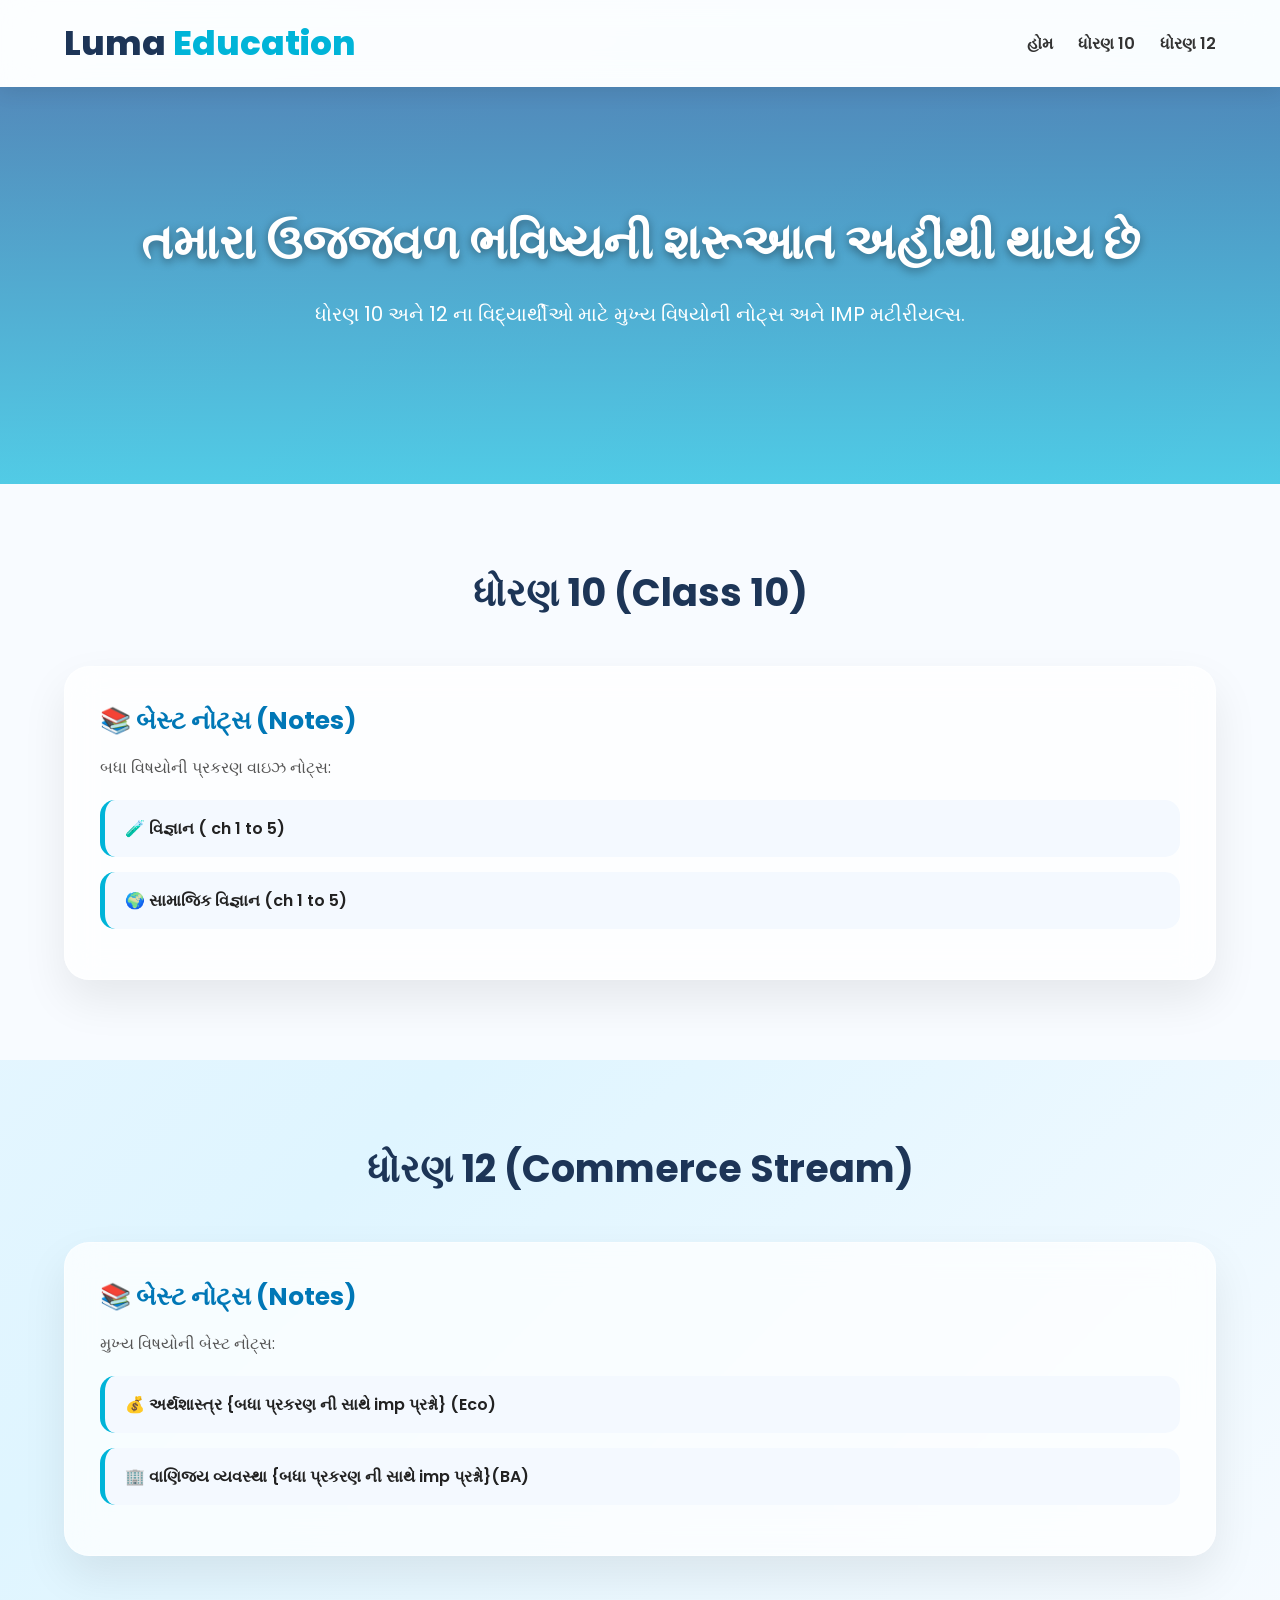
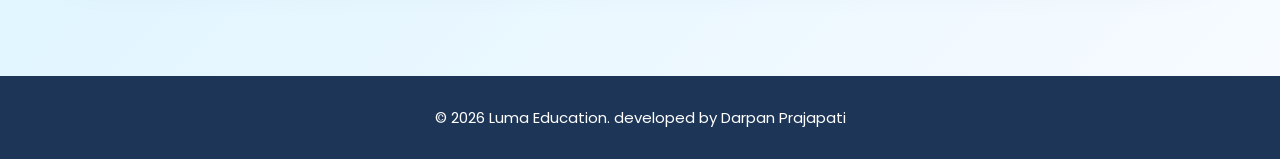
==== index.html @ f216f9dd "Add files via upload" ====
<!DOCTYPE html>
<html lang="gu">

<head>
    <meta charset="UTF-8">
    <meta name="viewport" content="width=device-width, initial-scale=1.0">
    <title>Luma Education - ધોરણ 10 અને 12 સ્ટડી મટીરીયલ</title>
    <link rel="stylesheet" href="style.css">
</head>

<body>

    <!-- Header / Navigation -->
    <header>
        <div class="container">
            <h1 class="logo">Luma <span>Education</span></h1>
            <nav>
                <ul>
                    <li><a href="#home">હોમ</a></li>
                    <li><a href="#dhoran10">ધોરણ 10</a></li>
                    <li><a href="#dhoran12">ધોરણ 12</a></li>

                </ul>
            </nav>
        </div>
    </header>

    <!-- Hero Section -->
    <section id="home" class="hero">
        <div class="container">
            <h2>તમારા ઉજ્જવળ ભવિષ્યની શરૂઆત અહીંથી થાય છે</h2>
            <p>ધોરણ 10 અને 12 ના વિદ્યાર્થીઓ માટે મુખ્ય વિષયોની નોટ્સ અને IMP મટીરીયલ્સ.</p>
        
        </div>
    </section>

    <!-- Dhoran 10 Section -->
    <section id="dhoran10" class="class-section gray-bg">
        <div class="container">
            <h2 class="section-title">ધોરણ 10 (Class 10)</h2>
            <div class="grid">

                <!-- Notes Card -->
                <div class="card">
                    <h3>📚 બેસ્ટ નોટ્સ (Notes)</h3>
                    <p>બધા વિષયોની પ્રકરણ વાઇઝ નોટ્સ:</p>
                    <ul class="subject-list">
                         <li><a href="ધોરણ 10 - વિજ્ઞાન_CH-1 TO 5.pdf"
                                onclick="downloadMaterial('ધોરણ 10 - વિજ્ઞાન_CH-1 TO 5.pdf')">🧪 વિજ્ઞાન ( ch 1 to
                                5)</a>
                        </li>
                        <li><a href="std 10 સામાજિક વિજ્ઞાન ch 1 to 5.pdf" onclick="downloadMaterial('ધોરણ 10 - સામાજિક વિજ્ઞાન ch 1 to 5 નોટ્સ')">🌍 સામાજિક
                                વિજ્ઞાન (ch 1 to 5)</a></li>
                        
                </div>

              

            </div>
        </div>
    </section>

    <!-- Dhoran 12 Section -->
    <section id="dhoran12" class="class-section">
        <div class="container">
            <h2 class="section-title">ધોરણ 12 (Commerce Stream)</h2>
            <div class="grid">

                <!-- Notes Card -->
                <div class="card">
                    <h3>📚 બેસ્ટ નોટ્સ (Notes)</h3>
                    <p>મુખ્ય વિષયોની બેસ્ટ નોટ્સ:</p>
                    <ul class="subject-list text-left">
                        
                       
                        <li><a href="STD 12 ECONOMICS NOTES BOOK.pdf" onclick="downloadMaterial('ધોરણ 12 - અર્થશાસ્ત્ર ALL CHAPTERS નોટ્સ')">💰 અર્થશાસ્ત્ર {બધા પ્રકરણ ની સાથે imp પ્રશ્નો} 
                                (Eco)</a></li>
                        <li><a href="std 12 ba notes book.pdf" onclick="downloadMaterial('ધોરણ 12 - વાણિજ્ય વ્યવસ્થા નોટ્સ')">🏢 વાણિજ્ય
                                વ્યવસ્થા {બધા પ્રકરણ ની સાથે imp પ્રશ્નો}(BA)</a></li>
                        
                    </ul>
                </div>

                

                
            </div>
        </div>
    </section>

    <!-- Footer -->
    <footer>
        <p>&copy; 2026 Luma Education.
            developed by Darpan Prajapati
        </p>
    </footer>

    <script src="script.js"></script>
</body>

</html>
---- style.css ----
/* Google Font */
@import url('https://fonts.googleapis.com/css2?family=Poppins:wght@300;400;500;600;700;800&display=swap');

*{
    margin:0;
    padding:0;
    box-sizing:border-box;
    scroll-behavior:smooth;
}

body{
    font-family:'Poppins',sans-serif;
    background:linear-gradient(135deg,#eef7ff,#dff5ff,#f8fbff);
    color:#222;
    overflow-x:hidden;
}

/* Scrollbar */

::-webkit-scrollbar{
    width:10px;
}

::-webkit-scrollbar-thumb{
    background:#00b4d8;
    border-radius:20px;
}

::-webkit-scrollbar-track{
    background:#f2f2f2;
}

/* Container */

.container{
    width:90%;
    max-width:1200px;
    margin:auto;
}

/* Header */

header{
    position:sticky;
    top:0;
    z-index:1000;
    backdrop-filter:blur(15px);
    background:rgba(255,255,255,.8);
    box-shadow:0 5px 20px rgba(0,0,0,.08);
}

header .container{
    display:flex;
    justify-content:space-between;
    align-items:center;
    padding:18px 0;
}

.logo{
    font-size:34px;
    font-weight:800;
    color:#1d3557;
}

.logo span{
    color:#00b4d8;
}

nav ul{
    list-style:none;
    display:flex;
    gap:25px;
}

nav a{
    text-decoration:none;
    color:#333;
    font-weight:600;
    transition:.3s;
    position:relative;
}

nav a::after{
    content:'';
    position:absolute;
    bottom:-5px;
    left:0;
    width:0;
    height:3px;
    background:#00b4d8;
    transition:.3s;
}

nav a:hover{
    color:#00b4d8;
}

nav a:hover::after{
    width:100%;
}

/* Hero */

.hero{
    padding:120px 20px;
    text-align:center;
    background:
    linear-gradient(rgba(0,80,150,.65),rgba(0,180,216,.65)),
    url("https://images.unsplash.com/photo-1524995997946-a1c2e315a42f?auto=format&fit=crop&w=1600&q=80");
    background-size:cover;
    background-position:center;
    color:white;
}

.hero h2{
    font-size:48px;
    margin-bottom:20px;
    text-shadow:0 3px 10px rgba(0,0,0,.4);
}

.hero p{
    font-size:20px;
    max-width:700px;
    margin:auto;
    margin-bottom:35px;
}

.btn{
    display:inline-block;
    background:#fff;
    color:#0077b6;
    padding:15px 38px;
    border-radius:50px;
    text-decoration:none;
    font-weight:700;
    transition:.35s;
    box-shadow:0 15px 40px rgba(0,0,0,.2);
}

.btn:hover{
    transform:translateY(-6px);
    background:#00b4d8;
    color:white;
}

/* Sections */

.class-section{
    padding:80px 0;
}

.gray-bg{
    background:#f8fbff;
}

.section-title{
    text-align:center;
    font-size:38px;
    margin-bottom:45px;
    color:#1d3557;
}

/* Grid */

.grid{
    display:grid;
    grid-template-columns:repeat(auto-fit,minmax(320px,1fr));
    gap:35px;
}

/* Card */

.card{
    background:rgba(255,255,255,.75);
    backdrop-filter:blur(18px);
    border-radius:25px;
    padding:35px;
    box-shadow:0 20px 45px rgba(0,0,0,.08);
    transition:.4s;
    border:1px solid rgba(255,255,255,.5);
}

.card:hover{
    transform:translateY(-12px);
    box-shadow:0 30px 60px rgba(0,180,216,.25);
}

.card h3{
    color:#0077b6;
    margin-bottom:15px;
    font-size:25px;
}

.card p{
    margin-bottom:20px;
    color:#555;
}

/* Subject List */

.subject-list{
    list-style:none;
}

.subject-list li{
    margin-bottom:15px;
}

.subject-list a{
    display:block;
    background:#f4f9ff;
    color:#222;
    text-decoration:none;
    padding:16px 20px;
    border-radius:15px;
    transition:.35s;
    font-weight:600;
    border-left:5px solid #00b4d8;
}

.subject-list a:hover{
    background:linear-gradient(135deg,#00b4d8,#0077b6);
    color:white;
    transform:translateX(10px);
}

/* Footer */

footer{
    background:#1d3557;
    color:white;
    text-align:center;
    padding:30px;
    font-size:15px;
    margin-top:40px;
}

/* Floating Animation */

.card{
    animation:upDown 4s ease-in-out infinite;
}

@keyframes upDown{

    0%{
        transform:translateY(0px);
    }

    50%{
        transform:translateY(-6px);
    }

    100%{
        transform:translateY(0px);
    }

}

/* Responsive */

@media(max-width:768px){

.hero{
    padding:90px 20px;
}

.hero h2{
    font-size:32px;
}

.hero p{
    font-size:17px;
}

header .container{
    flex-direction:column;
    gap:15px;
}

nav ul{
    gap:15px;
    flex-wrap:wrap;
    justify-content:center;
}

.section-title{
    font-size:30px;
}

.logo{
    font-size:28px;
}

.btn{
    padding:13px 30px;
}

}
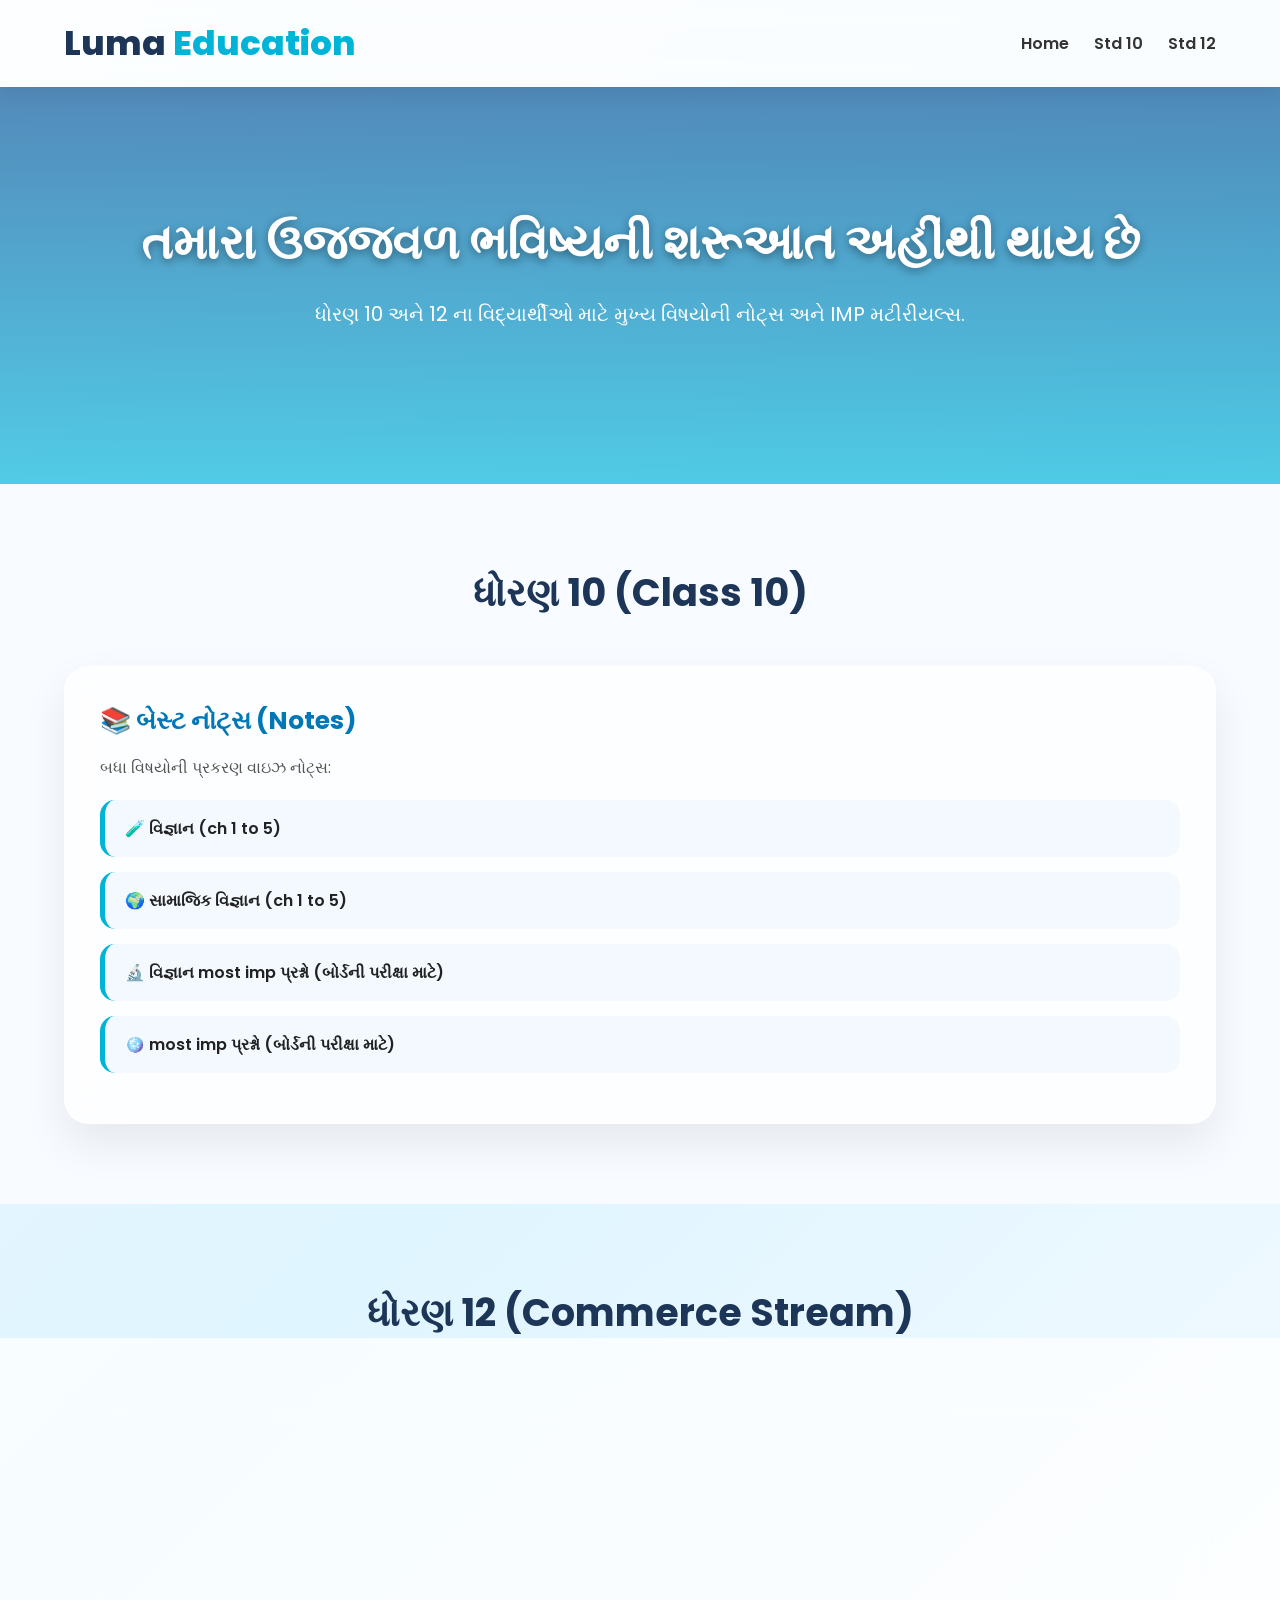
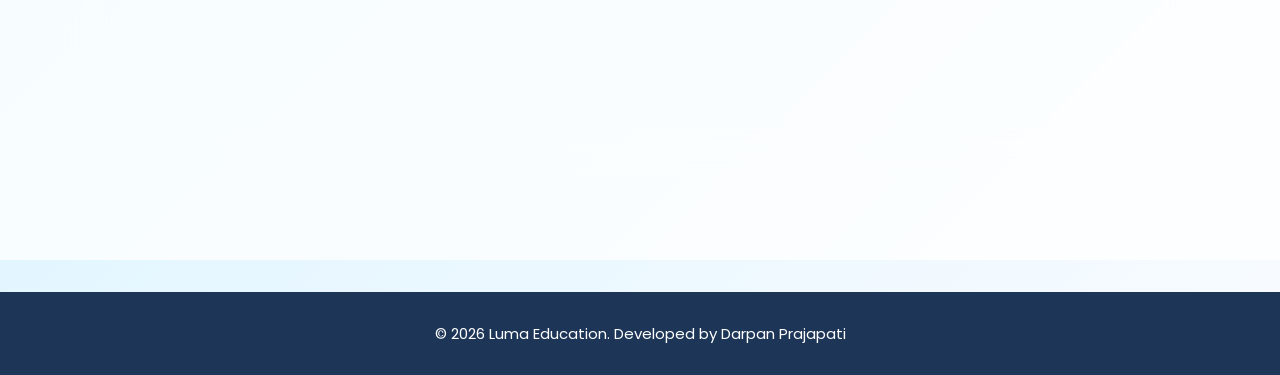
==== commit dcd40e5f: "Update index.html" ====
--- a/index.html
+++ b/index.html
@@ -4,7 +4,7 @@
 <head>
     <meta charset="UTF-8">
     <meta name="viewport" content="width=device-width, initial-scale=1.0">
-    <title>Luma Education - ધોરણ 10 અને 12 સ્ટડી મટીરીયલ</title>
+    <title>Luma Education - ધોરણ 10 અને 12 STUDY MATERIALS</title>
     <link rel="stylesheet" href="style.css">
 </head>
 
@@ -16,10 +16,9 @@
             <h1 class="logo">Luma <span>Education</span></h1>
             <nav>
                 <ul>
-                    <li><a href="#home">હોમ</a></li>
-                    <li><a href="#dhoran10">ધોરણ 10</a></li>
-                    <li><a href="#dhoran12">ધોરણ 12</a></li>
-
+                    <li><a href="#home">Home</a></li>
+                    <li><a href="#dhoran10">Std 10</a></li>
+                    <li><a href="#dhoran12">Std 12</a></li>
                 </ul>
             </nav>
         </div>
@@ -30,7 +29,6 @@
         <div class="container">
             <h2>તમારા ઉજ્જવળ ભવિષ્યની શરૂઆત અહીંથી થાય છે</h2>
             <p>ધોરણ 10 અને 12 ના વિદ્યાર્થીઓ માટે મુખ્ય વિષયોની નોટ્સ અને IMP મટીરીયલ્સ.</p>
-        
         </div>
     </section>
 
@@ -45,16 +43,22 @@
                     <h3>📚 બેસ્ટ નોટ્સ (Notes)</h3>
                     <p>બધા વિષયોની પ્રકરણ વાઇઝ નોટ્સ:</p>
                     <ul class="subject-list">
-                         <li><a href="ધોરણ 10 - વિજ્ઞાન_CH-1 TO 5.pdf"
-                                onclick="downloadMaterial('ધોરણ 10 - વિજ્ઞાન_CH-1 TO 5.pdf')">🧪 વિજ્ઞાન ( ch 1 to
-                                5)</a>
+                        <li>
+                            <a href="ધોરણ 10 - વિજ્ઞાન_CH-1 TO 5.pdf" onclick="downloadMaterial('ધોરણ 10 - વિજ્ઞાન_CH-1 TO 5.pdf')">🧪 વિજ્ઞાન (ch 1 to 5)</a>
                         </li>
-                        <li><a href="std 10 સામાજિક વિજ્ઞાન ch 1 to 5.pdf" onclick="downloadMaterial('ધોરણ 10 - સામાજિક વિજ્ઞાન ch 1 to 5 નોટ્સ')">🌍 સામાજિક
-                                વિજ્ઞાન (ch 1 to 5)</a></li>
-                        
-                </div>
-
-              
+                        <li>
+                            <a href="std 10 સામાજિક વિજ્ઞાન ch 1 to 5.pdf" onclick="downloadMaterial('ધોરણ 10 - સામાજિક વિજ્ઞાન ch 1 to 5 નોટ્સ')">🌍 સામાજિક વિજ્ઞાન (ch 1 to 5)</a>
+                        </li>
+                        <li>
+                            <!-- Fixed missing quotes in onclick below -->
+                            <a href="STD10 SCI QU.pdf" onclick="downloadMaterial('STD10 SCI QU.pdf')">🔬 વિજ્ઞાન most imp પ્રશ્નો (બોર્ડની પરીક્ષા માટે)</a>
+                        </li>
+                        <li>
+                            <!-- Fixed missing quotes in onclick below -->
+                            <a href="ધોરણ ૧૦ સમાજ પ્રશ્નો .pdf" onclick="downloadMaterial('ધોરણ ૧૦ સમાજ પ્રશ્નો .pdf')">🪩 most imp પ્રશ્નો (બોર્ડની પરીક્ષા માટે)</a>
+                        </li>
+                    </ul> <!-- Fixed: Added missing closing ul tag -->
+                </div> <!-- Fixed: Correctly closes the card div -->
 
             </div>
         </div>
@@ -69,20 +73,19 @@
                 <!-- Notes Card -->
                 <div class="card">
                     <h3>📚 બેસ્ટ નોટ્સ (Notes)</h3>
-                    <p>મુખ્ય વિષયોની બેસ્ટ નોટ્સ:</p>
+                    <p>મહત્વપૂર્ણ વિષયોની બેસ્ટ નોટ્સ:</p>
                     <ul class="subject-list text-left">
-                        
-                       
-                        <li><a href="STD 12 ECONOMICS NOTES BOOK.pdf" onclick="downloadMaterial('ધોરણ 12 - અર્થશાસ્ત્ર ALL CHAPTERS નોટ્સ')">💰 અર્થશાસ્ત્ર {બધા પ્રકરણ ની સાથે imp પ્રશ્નો} 
-                                (Eco)</a></li>
-                        <li><a href="std 12 ba notes book.pdf" onclick="downloadMaterial('ધોરણ 12 - વાણિજ્ય વ્યવસ્થા નોટ્સ')">🏢 વાણિજ્ય
-                                વ્યવસ્થા {બધા પ્રકરણ ની સાથે imp પ્રશ્નો}(BA)</a></li>
-                        
+                        <li>
+                            <a href="STD 12 ECONOMICS NOTES BOOK.pdf" onclick="downloadMaterial('ધોરણ 12 - અર્થશાસ્ત્ર ALL CHAPTERS નોટ્સ')">💰 અર્થશાસ્ત્ર {બધા પ્રકરણ ની સાથે imp પ્રશ્નો} (Eco)</a>
+                        </li>
+                        <li>
+                            <a href="std 12 ba notes book.pdf" onclick="downloadMaterial('ધોરણ 12 - વાણિજ્ય વ્યવસ્થા નોટ્સ')">🏢 વાણિજ્ય વ્યવસ્થા {બધા પ્રકરણ ની સાથે imp પ્રશ્નો}(BA)</a>
+                        </li>
+                        <li>
+                            <a href="std 12 અર્થશાસ્ત્ર imp પ્રશ્નો.pdf" onclick="downloadMaterial('std 12 eco imp qutions')">💰 અર્થશાસ્ત્ર most imp પ્રશ્નો (બોર્ડ ની પરીક્ષા માટે)</a>
+                        </li>
                     </ul>
                 </div>
-
-                
-
                 
             </div>
         </div>
@@ -90,12 +93,10 @@
 
     <!-- Footer -->
     <footer>
-        <p>&copy; 2026 Luma Education.
-            developed by Darpan Prajapati
-        </p>
+        <p>&copy; 2026 Luma Education. Developed by Darpan Prajapati</p>
     </footer>
 
     <script src="script.js"></script>
 </body>
 
-</html>+</html>
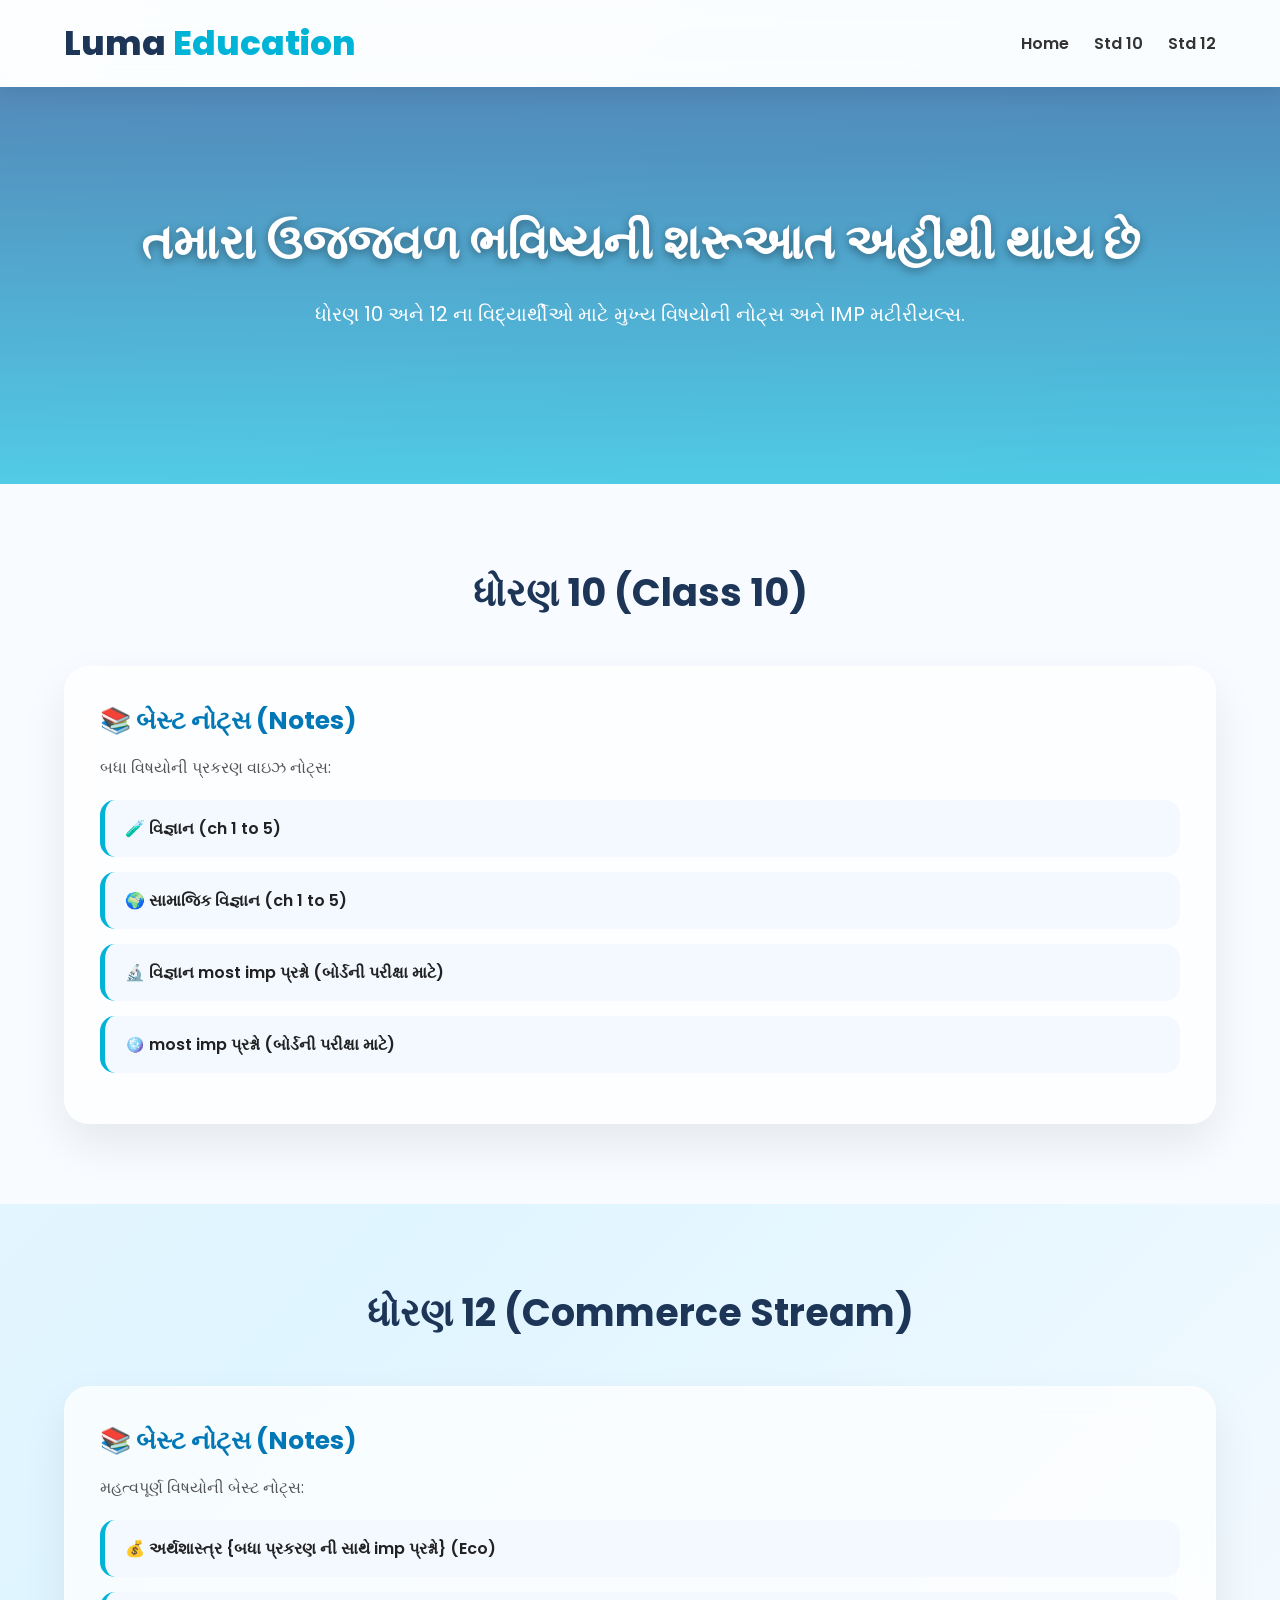
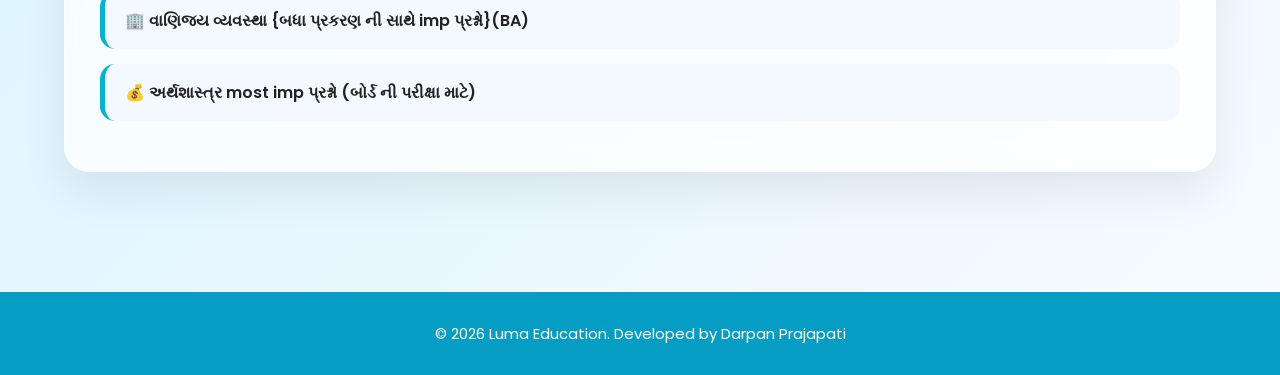
==== commit d38e63da: "Update index.html" ====
--- a/index.html
+++ b/index.html
@@ -6,6 +6,8 @@
     <meta name="viewport" content="width=device-width, initial-scale=1.0">
     <title>Luma Education - ધોરણ 10 અને 12 STUDY MATERIALS</title>
     <link rel="stylesheet" href="style.css">
+    <script async src="https://pagead2.googlesyndication.com/pagead/js/adsbygoogle.js?client=ca-pub-6254055763784505"
+     crossorigin="anonymous"></script>
 </head>
 
 <body>
--- a/style.css
+++ b/style.css
@@ -227,7 +227,7 @@
 /* Footer */
 
 footer{
-    background:#1d3557;
+    background:#059dc3;
     color:white;
     text-align:center;
     padding:30px;
@@ -296,4 +296,4 @@
     padding:13px 30px;
 }
 
-}+}
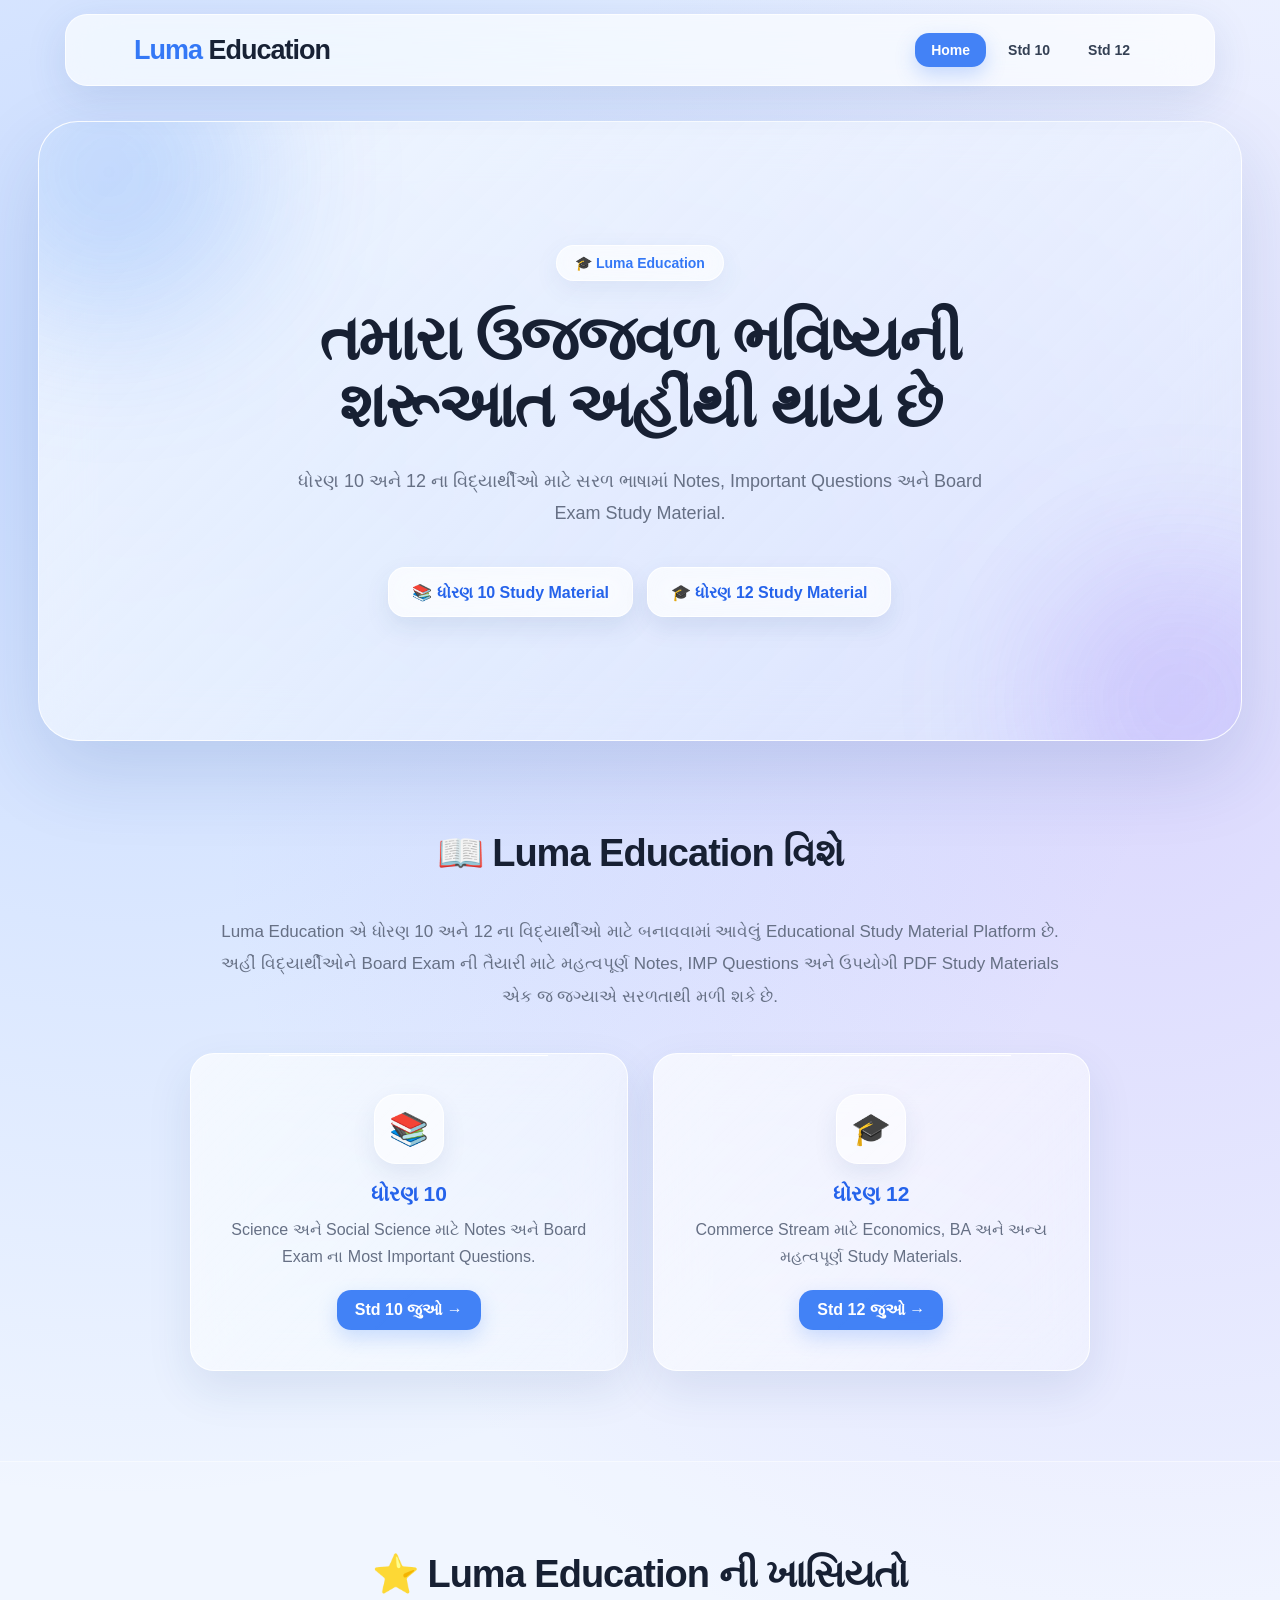
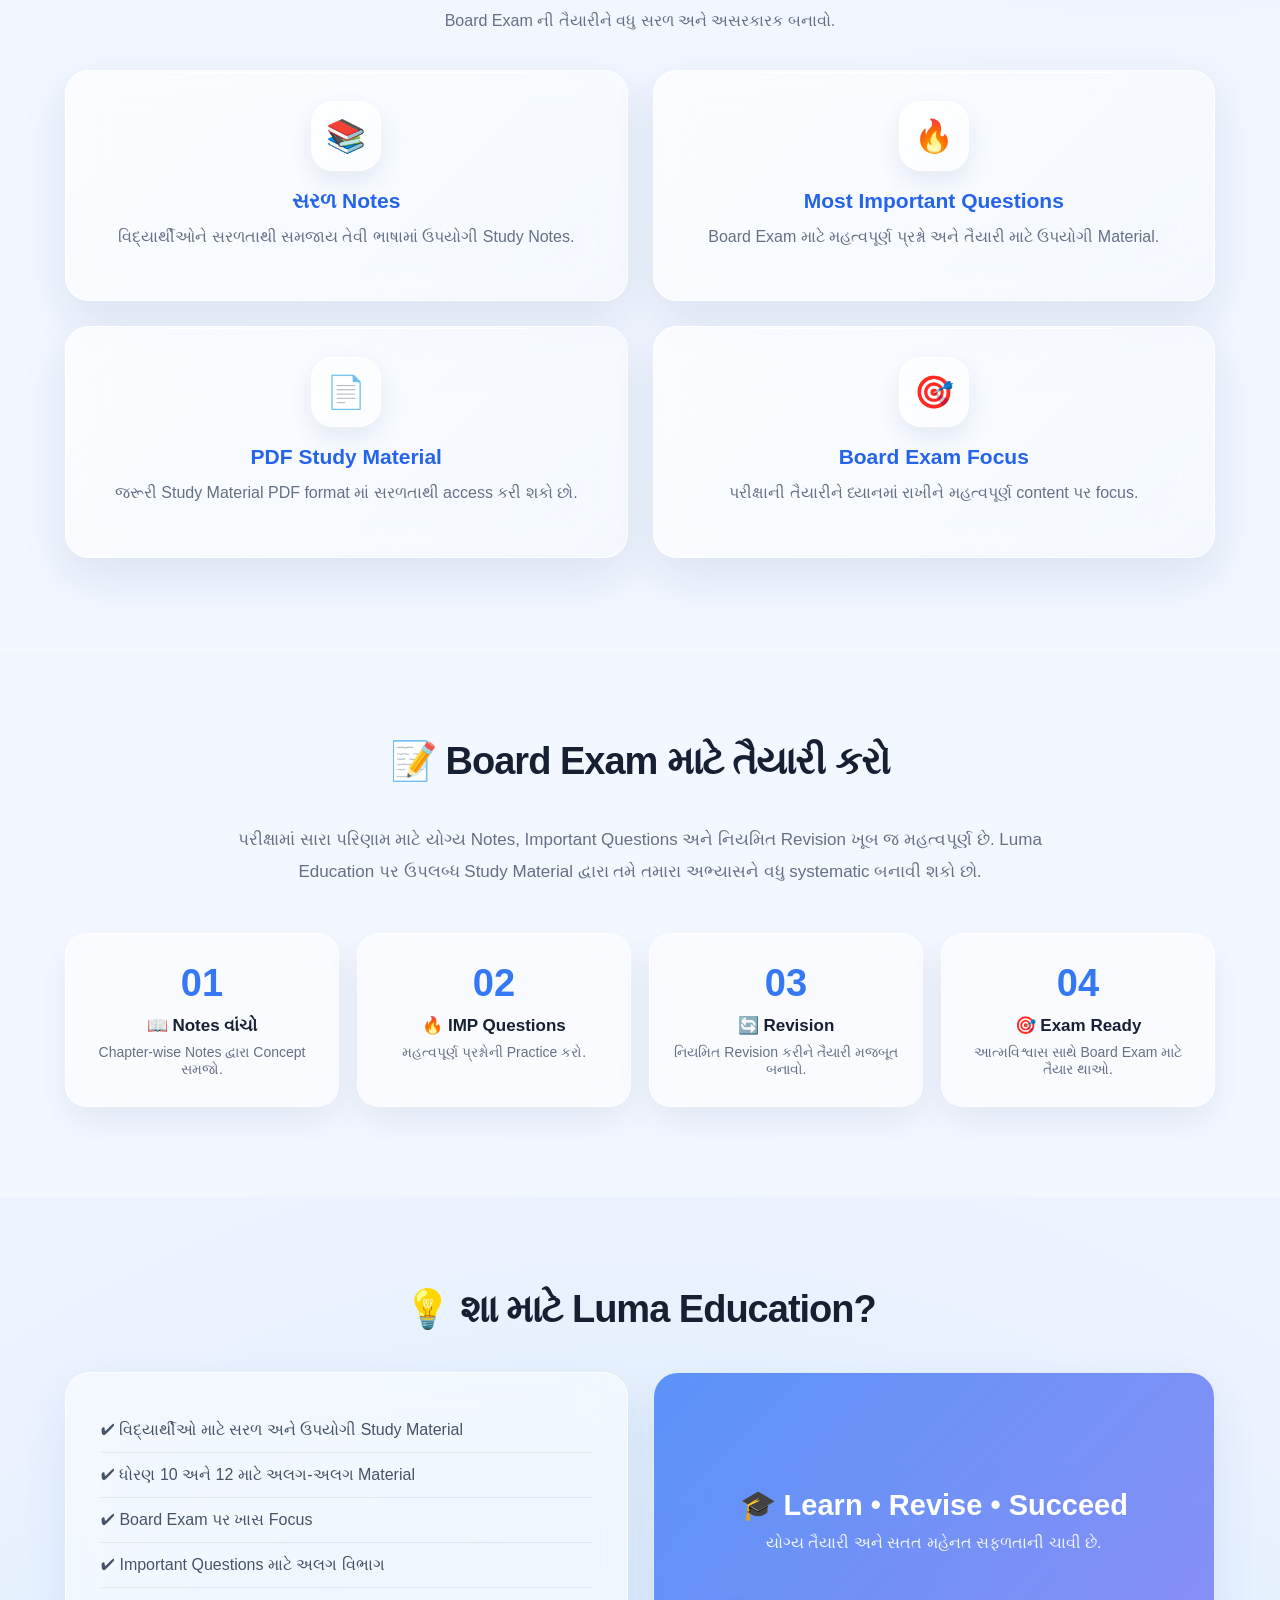
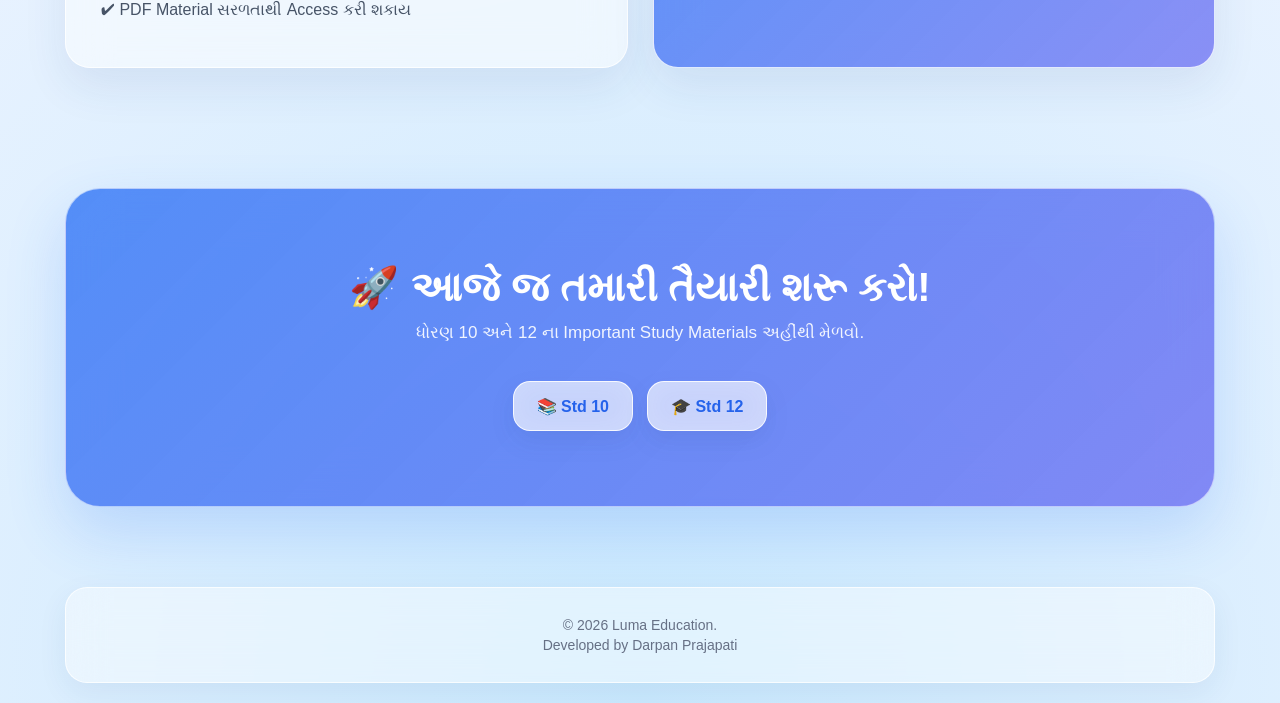
==== commit 86e9b23b: "Update index.html" ====
--- a/index.html
+++ b/index.html
@@ -1,104 +1,503 @@
+
 <!DOCTYPE html>
 <html lang="gu">
 
 <head>
     <meta charset="UTF-8">
     <meta name="viewport" content="width=device-width, initial-scale=1.0">
-    <title>Luma Education - ધોરણ 10 અને 12 STUDY MATERIALS</title>
+
+    <title>Luma Education - ધોરણ 10 અને 12 Study Materials</title>
+
     <link rel="stylesheet" href="style.css">
-    <script async src="https://pagead2.googlesyndication.com/pagead/js/adsbygoogle.js?client=ca-pub-6254055763784505"
-     crossorigin="anonymous"></script>
 </head>
 
 <body>
 
-    <!-- Header / Navigation -->
-    <header>
-        <div class="container">
-            <h1 class="logo">Luma <span>Education</span></h1>
-            <nav>
-                <ul>
-                    <li><a href="#home">Home</a></li>
-                    <li><a href="#dhoran10">Std 10</a></li>
-                    <li><a href="#dhoran12">Std 12</a></li>
-                </ul>
-            </nav>
+
+<!-- ================= HEADER ================= -->
+
+<header>
+
+    <div class="container header-container">
+
+        <h1 class="logo">
+            Luma <span>Education</span>
+        </h1>
+
+        <nav>
+            <ul>
+
+                <li>
+                    <a href="index.html" class="active">
+                        Home
+                    </a>
+                </li>
+
+                <li>
+                    <a href="std10.html">
+                        Std 10
+                    </a>
+                </li>
+
+                <li>
+                    <a href="std12.html">
+                        Std 12
+                    </a>
+                </li>
+
+            </ul>
+        </nav>
+
+    </div>
+
+</header>
+
+
+
+<!-- ================= HERO ================= -->
+
+<section class="hero">
+
+    <div class="container">
+
+        <span class="hero-badge">
+            🎓 Luma Education
+        </span>
+
+        <h2>
+            તમારા ઉજ્જવળ ભવિષ્યની શરૂઆત અહીંથી થાય છે
+        </h2>
+
+        <p>
+            ધોરણ 10 અને 12 ના વિદ્યાર્થીઓ માટે
+            સરળ ભાષામાં Notes, Important Questions
+            અને Board Exam Study Material.
+        </p>
+
+
+        <div class="hero-buttons">
+
+            <a href="std10.html" class="btn">
+                📚 ધોરણ 10 Study Material
+            </a>
+
+            <a href="std12.html" class="btn">
+                🎓 ધોરણ 12 Study Material
+            </a>
+
         </div>
-    </header>
-
-    <!-- Hero Section -->
-    <section id="home" class="hero">
-        <div class="container">
-            <h2>તમારા ઉજ્જવળ ભવિષ્યની શરૂઆત અહીંથી થાય છે</h2>
-            <p>ધોરણ 10 અને 12 ના વિદ્યાર્થીઓ માટે મુખ્ય વિષયોની નોટ્સ અને IMP મટીરીયલ્સ.</p>
+
+    </div>
+
+</section>
+
+
+
+<!-- ================= ABOUT ================= -->
+
+<section class="welcome">
+
+    <div class="container">
+
+        <h2 class="section-title">
+            📖 Luma Education વિશે
+        </h2>
+
+        <p class="about-text">
+
+            Luma Education એ ધોરણ 10 અને 12 ના
+            વિદ્યાર્થીઓ માટે બનાવવામાં આવેલું
+            Educational Study Material Platform છે.
+
+            અહીં વિદ્યાર્થીઓને Board Exam ની તૈયારી માટે
+            મહત્વપૂર્ણ Notes, IMP Questions અને
+            ઉપયોગી PDF Study Materials એક જ જગ્યાએ
+            સરળતાથી મળી શકે છે.
+
+        </p>
+
+
+        <div class="home-grid">
+
+
+            <div class="home-card">
+
+                <div class="feature-icon">
+                    📚
+                </div>
+
+                <h3>
+                    ધોરણ 10
+                </h3>
+
+                <p>
+                    Science અને Social Science માટે
+                    Notes અને Board Exam ના
+                    Most Important Questions.
+                </p>
+
+                <a href="std10.html" class="card-btn">
+                    Std 10 જુઓ →
+                </a>
+
+            </div>
+
+
+
+            <div class="home-card">
+
+                <div class="feature-icon">
+                    🎓
+                </div>
+
+                <h3>
+                    ધોરણ 12
+                </h3>
+
+                <p>
+                    Commerce Stream માટે Economics,
+                    BA અને અન્ય મહત્વપૂર્ણ
+                    Study Materials.
+                </p>
+
+                <a href="std12.html" class="card-btn">
+                    Std 12 જુઓ →
+                </a>
+
+            </div>
+
+
         </div>
-    </section>
-
-    <!-- Dhoran 10 Section -->
-    <section id="dhoran10" class="class-section gray-bg">
-        <div class="container">
-            <h2 class="section-title">ધોરણ 10 (Class 10)</h2>
-            <div class="grid">
-
-                <!-- Notes Card -->
-                <div class="card">
-                    <h3>📚 બેસ્ટ નોટ્સ (Notes)</h3>
-                    <p>બધા વિષયોની પ્રકરણ વાઇઝ નોટ્સ:</p>
-                    <ul class="subject-list">
-                        <li>
-                            <a href="ધોરણ 10 - વિજ્ઞાન_CH-1 TO 5.pdf" onclick="downloadMaterial('ધોરણ 10 - વિજ્ઞાન_CH-1 TO 5.pdf')">🧪 વિજ્ઞાન (ch 1 to 5)</a>
-                        </li>
-                        <li>
-                            <a href="std 10 સામાજિક વિજ્ઞાન ch 1 to 5.pdf" onclick="downloadMaterial('ધોરણ 10 - સામાજિક વિજ્ઞાન ch 1 to 5 નોટ્સ')">🌍 સામાજિક વિજ્ઞાન (ch 1 to 5)</a>
-                        </li>
-                        <li>
-                            <!-- Fixed missing quotes in onclick below -->
-                            <a href="STD10 SCI QU.pdf" onclick="downloadMaterial('STD10 SCI QU.pdf')">🔬 વિજ્ઞાન most imp પ્રશ્નો (બોર્ડની પરીક્ષા માટે)</a>
-                        </li>
-                        <li>
-                            <!-- Fixed missing quotes in onclick below -->
-                            <a href="ધોરણ ૧૦ સમાજ પ્રશ્નો .pdf" onclick="downloadMaterial('ધોરણ ૧૦ સમાજ પ્રશ્નો .pdf')">🪩 most imp પ્રશ્નો (બોર્ડની પરીક્ષા માટે)</a>
-                        </li>
-                    </ul> <!-- Fixed: Added missing closing ul tag -->
-                </div> <!-- Fixed: Correctly closes the card div -->
-
-            </div>
+
+    </div>
+
+</section>
+
+
+
+<!-- ================= FEATURES ================= -->
+
+<section class="features-section">
+
+    <div class="container">
+
+        <h2 class="section-title">
+            ⭐ Luma Education ની ખાસિયતો
+        </h2>
+
+        <p class="section-subtitle">
+            Board Exam ની તૈયારીને વધુ સરળ અને અસરકારક બનાવો.
+        </p>
+
+
+        <div class="grid">
+
+
+            <div class="card feature-card">
+
+                <div class="feature-icon">
+                    📚
+                </div>
+
+                <h3>
+                    સરળ Notes
+                </h3>
+
+                <p>
+                    વિદ્યાર્થીઓને સરળતાથી સમજાય તેવી
+                    ભાષામાં ઉપયોગી Study Notes.
+                </p>
+
+            </div>
+
+
+
+            <div class="card feature-card">
+
+                <div class="feature-icon">
+                    🔥
+                </div>
+
+                <h3>
+                    Most Important Questions
+                </h3>
+
+                <p>
+                    Board Exam માટે મહત્વપૂર્ણ
+                    પ્રશ્નો અને તૈયારી માટે ઉપયોગી Material.
+                </p>
+
+            </div>
+
+
+
+            <div class="card feature-card">
+
+                <div class="feature-icon">
+                    📄
+                </div>
+
+                <h3>
+                    PDF Study Material
+                </h3>
+
+                <p>
+                    જરૂરી Study Material PDF format માં
+                    સરળતાથી access કરી શકો છો.
+                </p>
+
+            </div>
+
+
+
+            <div class="card feature-card">
+
+                <div class="feature-icon">
+                    🎯
+                </div>
+
+                <h3>
+                    Board Exam Focus
+                </h3>
+
+                <p>
+                    પરીક્ષાની તૈયારીને ધ્યાનમાં રાખીને
+                    મહત્વપૂર્ણ content પર focus.
+                </p>
+
+            </div>
+
+
         </div>
-    </section>
-
-    <!-- Dhoran 12 Section -->
-    <section id="dhoran12" class="class-section">
-        <div class="container">
-            <h2 class="section-title">ધોરણ 12 (Commerce Stream)</h2>
-            <div class="grid">
-
-                <!-- Notes Card -->
-                <div class="card">
-                    <h3>📚 બેસ્ટ નોટ્સ (Notes)</h3>
-                    <p>મહત્વપૂર્ણ વિષયોની બેસ્ટ નોટ્સ:</p>
-                    <ul class="subject-list text-left">
-                        <li>
-                            <a href="STD 12 ECONOMICS NOTES BOOK.pdf" onclick="downloadMaterial('ધોરણ 12 - અર્થશાસ્ત્ર ALL CHAPTERS નોટ્સ')">💰 અર્થશાસ્ત્ર {બધા પ્રકરણ ની સાથે imp પ્રશ્નો} (Eco)</a>
-                        </li>
-                        <li>
-                            <a href="std 12 ba notes book.pdf" onclick="downloadMaterial('ધોરણ 12 - વાણિજ્ય વ્યવસ્થા નોટ્સ')">🏢 વાણિજ્ય વ્યવસ્થા {બધા પ્રકરણ ની સાથે imp પ્રશ્નો}(BA)</a>
-                        </li>
-                        <li>
-                            <a href="std 12 અર્થશાસ્ત્ર imp પ્રશ્નો.pdf" onclick="downloadMaterial('std 12 eco imp qutions')">💰 અર્થશાસ્ત્ર most imp પ્રશ્નો (બોર્ડ ની પરીક્ષા માટે)</a>
-                        </li>
-                    </ul>
-                </div>
-                
-            </div>
+
+    </div>
+
+</section>
+
+
+
+<!-- ================= EXAM PREPARATION ================= -->
+
+<section class="exam-section">
+
+    <div class="container">
+
+        <h2 class="section-title">
+            📝 Board Exam માટે તૈયારી કરો
+        </h2>
+
+        <p class="about-text">
+
+            પરીક્ષામાં સારા પરિણામ માટે યોગ્ય Notes,
+            Important Questions અને નિયમિત Revision
+            ખૂબ જ મહત્વપૂર્ણ છે.
+
+            Luma Education પર ઉપલબ્ધ Study Material
+            દ્વારા તમે તમારા અભ્યાસને વધુ systematic
+            બનાવી શકો છો.
+
+        </p>
+
+
+        <div class="exam-grid">
+
+
+            <div class="exam-box">
+
+                <h3>
+                    01
+                </h3>
+
+                <h4>
+                    📖 Notes વાંચો
+                </h4>
+
+                <p>
+                    Chapter-wise Notes દ્વારા
+                    Concept સમજો.
+                </p>
+
+            </div>
+
+
+
+            <div class="exam-box">
+
+                <h3>
+                    02
+                </h3>
+
+                <h4>
+                    🔥 IMP Questions
+                </h4>
+
+                <p>
+                    મહત્વપૂર્ણ પ્રશ્નોની Practice કરો.
+                </p>
+
+            </div>
+
+
+
+            <div class="exam-box">
+
+                <h3>
+                    03
+                </h3>
+
+                <h4>
+                    🔄 Revision
+                </h4>
+
+                <p>
+                    નિયમિત Revision કરીને
+                    તૈયારી મજબૂત બનાવો.
+                </p>
+
+            </div>
+
+
+
+            <div class="exam-box">
+
+                <h3>
+                    04
+                </h3>
+
+                <h4>
+                    🎯 Exam Ready
+                </h4>
+
+                <p>
+                    આત્મવિશ્વાસ સાથે Board Exam
+                    માટે તૈયાર થાઓ.
+                </p>
+
+            </div>
+
+
         </div>
-    </section>
-
-    <!-- Footer -->
-    <footer>
-        <p>&copy; 2026 Luma Education. Developed by Darpan Prajapati</p>
-    </footer>
-
-    <script src="script.js"></script>
+
+    </div>
+
+</section>
+
+
+
+<!-- ================= WHY LUMA ================= -->
+
+<section class="why-section">
+
+    <div class="container">
+
+        <h2 class="section-title">
+            💡 શા માટે Luma Education?
+        </h2>
+
+
+        <div class="why-content">
+
+
+            <div class="why-text">
+
+                <p>
+                    ✔ વિદ્યાર્થીઓ માટે સરળ અને ઉપયોગી Study Material
+                </p>
+
+                <p>
+                    ✔ ધોરણ 10 અને 12 માટે અલગ-અલગ Material
+                </p>
+
+                <p>
+                    ✔ Board Exam પર ખાસ Focus
+                </p>
+
+                <p>
+                    ✔ Important Questions માટે અલગ વિભાગ
+                </p>
+
+                <p>
+                    ✔ PDF Material સરળતાથી Access કરી શકાય
+                </p>
+
+            </div>
+
+
+            <div class="why-box">
+
+                <h3>
+                    🎓 Learn • Revise • Succeed
+                </h3>
+
+                <p>
+                    યોગ્ય તૈયારી અને સતત મહેનત
+                    સફળતાની ચાવી છે.
+                </p>
+
+            </div>
+
+
+        </div>
+
+    </div>
+
+</section>
+
+
+
+<!-- ================= CTA ================= -->
+
+<section class="cta-section">
+
+    <div class="container">
+
+        <h2>
+            🚀 આજે જ તમારી તૈયારી શરૂ કરો!
+        </h2>
+
+        <p>
+            ધોરણ 10 અને 12 ના Important
+            Study Materials અહીંથી મેળવો.
+        </p>
+
+
+        <div class="hero-buttons">
+
+            <a href="std10.html" class="btn">
+                📚 Std 10
+            </a>
+
+            <a href="std12.html" class="btn">
+                🎓 Std 12
+            </a>
+
+        </div>
+
+    </div>
+
+</section>
+
+
+
+<!-- ================= FOOTER ================= -->
+
+<footer>
+
+    <p>
+        &copy; 2026 Luma Education.
+    </p>
+
+    <p>
+        Developed by Darpan Prajapati
+    </p>
+
+</footer>
+
+
+<script src="script.js"></script>
+
 </body>
 
 </html>
+
+
--- a/style.css
+++ b/style.css
@@ -1,299 +1,1196 @@
-/* Google Font */
-@import url('https://fonts.googleapis.com/css2?family=Poppins:wght@300;400;500;600;700;800&display=swap');
-
-*{
-    margin:0;
-    padding:0;
-    box-sizing:border-box;
-    scroll-behavior:smooth;
-}
-
-body{
-    font-family:'Poppins',sans-serif;
-    background:linear-gradient(135deg,#eef7ff,#dff5ff,#f8fbff);
-    color:#222;
-    overflow-x:hidden;
-}
-
-/* Scrollbar */
-
-::-webkit-scrollbar{
-    width:10px;
-}
-
-::-webkit-scrollbar-thumb{
-    background:#00b4d8;
-    border-radius:20px;
-}
-
-::-webkit-scrollbar-track{
-    background:#f2f2f2;
-}
-
-/* Container */
-
-.container{
-    width:90%;
-    max-width:1200px;
-    margin:auto;
-}
-
-/* Header */
-
-header{
-    position:sticky;
-    top:0;
-    z-index:1000;
-    backdrop-filter:blur(15px);
-    background:rgba(255,255,255,.8);
-    box-shadow:0 5px 20px rgba(0,0,0,.08);
-}
-
-header .container{
-    display:flex;
-    justify-content:space-between;
-    align-items:center;
-    padding:18px 0;
-}
-
-.logo{
-    font-size:34px;
-    font-weight:800;
-    color:#1d3557;
-}
-
-.logo span{
-    color:#00b4d8;
-}
-
-nav ul{
-    list-style:none;
-    display:flex;
-    gap:25px;
-}
-
-nav a{
-    text-decoration:none;
-    color:#333;
-    font-weight:600;
-    transition:.3s;
-    position:relative;
-}
-
-nav a::after{
-    content:'';
-    position:absolute;
-    bottom:-5px;
-    left:0;
-    width:0;
-    height:3px;
-    background:#00b4d8;
-    transition:.3s;
-}
-
-nav a:hover{
-    color:#00b4d8;
-}
-
-nav a:hover::after{
-    width:100%;
-}
-
-/* Hero */
-
-.hero{
-    padding:120px 20px;
-    text-align:center;
-    background:
-    linear-gradient(rgba(0,80,150,.65),rgba(0,180,216,.65)),
-    url("https://images.unsplash.com/photo-1524995997946-a1c2e315a42f?auto=format&fit=crop&w=1600&q=80");
-    background-size:cover;
-    background-position:center;
-    color:white;
-}
-
-.hero h2{
-    font-size:48px;
-    margin-bottom:20px;
-    text-shadow:0 3px 10px rgba(0,0,0,.4);
-}
-
-.hero p{
-    font-size:20px;
-    max-width:700px;
-    margin:auto;
-    margin-bottom:35px;
-}
-
-.btn{
-    display:inline-block;
-    background:#fff;
-    color:#0077b6;
-    padding:15px 38px;
-    border-radius:50px;
-    text-decoration:none;
-    font-weight:700;
-    transition:.35s;
-    box-shadow:0 15px 40px rgba(0,0,0,.2);
-}
-
-.btn:hover{
-    transform:translateY(-6px);
-    background:#00b4d8;
-    color:white;
-}
-
-/* Sections */
-
-.class-section{
-    padding:80px 0;
-}
-
-.gray-bg{
-    background:#f8fbff;
-}
-
-.section-title{
-    text-align:center;
-    font-size:38px;
-    margin-bottom:45px;
-    color:#1d3557;
-}
-
-/* Grid */
-
-.grid{
-    display:grid;
-    grid-template-columns:repeat(auto-fit,minmax(320px,1fr));
-    gap:35px;
-}
-
-/* Card */
-
-.card{
-    background:rgba(255,255,255,.75);
-    backdrop-filter:blur(18px);
-    border-radius:25px;
-    padding:35px;
-    box-shadow:0 20px 45px rgba(0,0,0,.08);
-    transition:.4s;
-    border:1px solid rgba(255,255,255,.5);
-}
-
-.card:hover{
-    transform:translateY(-12px);
-    box-shadow:0 30px 60px rgba(0,180,216,.25);
-}
-
-.card h3{
-    color:#0077b6;
-    margin-bottom:15px;
-    font-size:25px;
-}
-
-.card p{
-    margin-bottom:20px;
-    color:#555;
-}
-
-/* Subject List */
-
-.subject-list{
-    list-style:none;
-}
-
-.subject-list li{
-    margin-bottom:15px;
-}
-
-.subject-list a{
-    display:block;
-    background:#f4f9ff;
-    color:#222;
-    text-decoration:none;
-    padding:16px 20px;
-    border-radius:15px;
-    transition:.35s;
-    font-weight:600;
-    border-left:5px solid #00b4d8;
-}
-
-.subject-list a:hover{
-    background:linear-gradient(135deg,#00b4d8,#0077b6);
-    color:white;
-    transform:translateX(10px);
-}
-
-/* Footer */
-
-footer{
-    background:#059dc3;
-    color:white;
-    text-align:center;
-    padding:30px;
-    font-size:15px;
-    margin-top:40px;
-}
-
-/* Floating Animation */
-
-.card{
-    animation:upDown 4s ease-in-out infinite;
-}
-
-@keyframes upDown{
-
-    0%{
-        transform:translateY(0px);
-    }
-
-    50%{
-        transform:translateY(-6px);
-    }
-
-    100%{
-        transform:translateY(0px);
-    }
-
-}
-
-/* Responsive */
-
-@media(max-width:768px){
-
-.hero{
-    padding:90px 20px;
-}
-
-.hero h2{
-    font-size:32px;
-}
-
-.hero p{
-    font-size:17px;
-}
-
-header .container{
-    flex-direction:column;
-    gap:15px;
-}
-
-nav ul{
-    gap:15px;
-    flex-wrap:wrap;
-    justify-content:center;
-}
-
-.section-title{
-    font-size:30px;
-}
-
-.logo{
-    font-size:28px;
-}
-
-.btn{
-    padding:13px 30px;
-}
-
-}
+
+:root {
+    --bg: #eef4ff;
+    --text: #172033;
+    --muted: #667085;
+
+    --glass: rgba(255, 255, 255, 0.48);
+    --glass-strong: rgba(255, 255, 255, 0.68);
+    --glass-border: rgba(255, 255, 255, 0.75);
+
+    --blue: #3478f6;
+    --blue-dark: #2459c8;
+
+    --shadow:
+        0 20px 50px rgba(30, 70, 130, 0.12);
+
+    --radius: 24px;
+}
+
+
+/* =========================
+   RESET
+========================= */
+
+* {
+    margin: 0;
+    padding: 0;
+    box-sizing: border-box;
+}
+
+html {
+    scroll-behavior: smooth;
+}
+
+body {
+    font-family:
+        -apple-system,
+        BlinkMacSystemFont,
+        "SF Pro Display",
+        "SF Pro Text",
+        "Noto Sans Gujarati",
+        Arial,
+        sans-serif;
+
+    color: var(--text);
+
+    background:
+        radial-gradient(
+            circle at 10% 10%,
+            rgba(99, 153, 255, 0.28),
+            transparent 30%
+        ),
+        radial-gradient(
+            circle at 90% 20%,
+            rgba(167, 139, 250, 0.25),
+            transparent 28%
+        ),
+        radial-gradient(
+            circle at 50% 100%,
+            rgba(56, 189, 248, 0.20),
+            transparent 30%
+        ),
+        var(--bg);
+
+    min-height: 100vh;
+
+    overflow-x: hidden;
+}
+
+
+/* =========================
+   CONTAINER
+========================= */
+
+.container {
+    width: min(1150px, 92%);
+    margin: auto;
+}
+
+
+/* =========================
+   GLASS HEADER
+========================= */
+
+header {
+    position: sticky;
+    top: 14px;
+    z-index: 1000;
+
+    width: min(1150px, 92%);
+    margin: 14px auto 0;
+
+    background: var(--glass-strong);
+
+    backdrop-filter: blur(25px) saturate(160%);
+    -webkit-backdrop-filter: blur(25px) saturate(160%);
+
+    border: 1px solid var(--glass-border);
+
+    border-radius: 22px;
+
+    box-shadow:
+        0 12px 40px rgba(40, 80, 150, 0.13);
+}
+
+
+.header-container {
+    min-height: 70px;
+
+    display: flex;
+    align-items: center;
+    justify-content: space-between;
+
+    padding: 0 22px;
+}
+
+
+/* =========================
+   LOGO
+========================= */
+
+.logo {
+    font-size: 27px;
+    font-weight: 800;
+    letter-spacing: -1px;
+
+    color: #3478f6;
+}
+
+.logo span {
+    color: #182235;
+}
+
+
+/* =========================
+   NAVIGATION
+========================= */
+
+nav ul {
+    display: flex;
+    align-items: center;
+    gap: 6px;
+
+    list-style: none;
+}
+
+nav a {
+    display: block;
+
+    padding: 9px 16px;
+
+    border-radius: 14px;
+
+    text-decoration: none;
+
+    color: #344054;
+
+    font-size: 14px;
+    font-weight: 650;
+
+    transition: 0.25s ease;
+}
+
+nav a:hover {
+    background: rgba(255, 255, 255, 0.65);
+
+    transform: translateY(-1px);
+}
+
+nav a.active {
+    background: rgba(52, 120, 246, 0.92);
+
+    color: white;
+
+    box-shadow:
+        0 8px 20px rgba(52, 120, 246, 0.25);
+}
+
+
+/* =========================
+   HERO
+========================= */
+
+.hero {
+    position: relative;
+
+    margin-top: 35px;
+
+    min-height: 620px;
+
+    display: flex;
+    align-items: center;
+
+    text-align: center;
+
+    overflow: hidden;
+
+    border-radius: 40px;
+
+    width: min(1250px, 94%);
+    margin-left: auto;
+    margin-right: auto;
+
+    background:
+        linear-gradient(
+            135deg,
+            rgba(255,255,255,0.68),
+            rgba(219,234,254,0.45)
+        );
+
+    border: 1px solid rgba(255,255,255,0.8);
+
+    backdrop-filter: blur(25px);
+    -webkit-backdrop-filter: blur(25px);
+
+    box-shadow:
+        0 30px 80px rgba(30, 70, 140, 0.15);
+}
+
+
+/* Decorative glow */
+
+.hero::before {
+    content: "";
+
+    position: absolute;
+
+    width: 300px;
+    height: 300px;
+
+    background: rgba(59, 130, 246, 0.25);
+
+    filter: blur(70px);
+
+    border-radius: 50%;
+
+    top: -100px;
+    left: -80px;
+}
+
+.hero::after {
+    content: "";
+
+    position: absolute;
+
+    width: 280px;
+    height: 280px;
+
+    background: rgba(139, 92, 246, 0.20);
+
+    filter: blur(70px);
+
+    border-radius: 50%;
+
+    right: -80px;
+    bottom: -100px;
+}
+
+
+.hero .container {
+    position: relative;
+    z-index: 2;
+}
+
+
+.hero-badge {
+    display: inline-block;
+
+    padding: 9px 18px;
+
+    margin-bottom: 25px;
+
+    border-radius: 50px;
+
+    background: rgba(255,255,255,0.58);
+
+    border: 1px solid rgba(255,255,255,0.85);
+
+    backdrop-filter: blur(15px);
+
+    color: #3478f6;
+
+    font-size: 14px;
+    font-weight: 700;
+
+    box-shadow:
+        0 8px 25px rgba(50,90,150,0.08);
+}
+
+
+.hero h2 {
+    max-width: 850px;
+
+    margin: auto;
+
+    font-size: clamp(36px, 5vw, 62px);
+
+    line-height: 1.08;
+
+    letter-spacing: -2px;
+
+    font-weight: 850;
+
+    color: #172033;
+}
+
+
+.hero p {
+    max-width: 720px;
+
+    margin: 25px auto 0;
+
+    font-size: 18px;
+
+    color: var(--muted);
+
+    line-height: 1.8;
+}
+
+
+/* =========================
+   BUTTONS
+========================= */
+
+.hero-buttons {
+    margin-top: 38px;
+
+    display: flex;
+    justify-content: center;
+    gap: 14px;
+
+    flex-wrap: wrap;
+}
+
+
+.btn {
+    display: inline-flex;
+
+    align-items: center;
+    justify-content: center;
+
+    min-height: 50px;
+
+    padding: 0 23px;
+
+    border-radius: 17px;
+
+    text-decoration: none;
+
+    background: rgba(255,255,255,0.68);
+
+    border: 1px solid rgba(255,255,255,0.85);
+
+    color: #2563eb;
+
+    font-weight: 700;
+
+    backdrop-filter: blur(15px);
+
+    box-shadow:
+        0 10px 25px rgba(30,70,130,0.10);
+
+    transition: 0.25s ease;
+}
+
+
+.btn:hover {
+    transform: translateY(-3px) scale(1.01);
+
+    background: white;
+
+    box-shadow:
+        0 15px 30px rgba(30,70,130,0.16);
+}
+
+
+/* =========================
+   PAGE BANNER
+========================= */
+
+.page-banner {
+    width: min(1150px, 92%);
+
+    margin: 35px auto 0;
+
+    padding: 75px 20px;
+
+    text-align: center;
+
+    border-radius: 35px;
+
+    background:
+        linear-gradient(
+            135deg,
+            rgba(255,255,255,0.68),
+            rgba(219,234,254,0.42)
+        );
+
+    border: 1px solid rgba(255,255,255,0.85);
+
+    backdrop-filter: blur(25px);
+    -webkit-backdrop-filter: blur(25px);
+
+    box-shadow: var(--shadow);
+}
+
+
+.page-banner h2 {
+    font-size: clamp(32px, 5vw, 50px);
+
+    letter-spacing: -1.5px;
+
+    margin-bottom: 12px;
+}
+
+.page-banner p {
+    color: var(--muted);
+
+    font-size: 17px;
+}
+
+
+/* =========================
+   SECTIONS
+========================= */
+
+.welcome,
+.features-section,
+.exam-section,
+.why-section,
+.class-section {
+    padding: 90px 0;
+}
+
+
+.section-title {
+    text-align: center;
+
+    font-size: clamp(27px, 4vw, 38px);
+
+    letter-spacing: -1px;
+
+    margin-bottom: 40px;
+}
+
+
+.section-subtitle {
+    text-align: center;
+
+    color: var(--muted);
+
+    margin-top: -25px;
+
+    margin-bottom: 40px;
+}
+
+
+/* =========================
+   ABOUT TEXT
+========================= */
+
+.about-text {
+    max-width: 850px;
+
+    margin: 0 auto 40px;
+
+    text-align: center;
+
+    color: var(--muted);
+
+    font-size: 17px;
+
+    line-height: 1.9;
+}
+
+
+/* =========================
+   GRID
+========================= */
+
+.grid {
+    display: grid;
+
+    grid-template-columns:
+        repeat(2, minmax(0, 1fr));
+
+    gap: 25px;
+}
+
+
+/* =========================
+   GLASS CARD
+========================= */
+
+.card,
+.home-card {
+    position: relative;
+
+    padding: 30px;
+
+    border-radius: var(--radius);
+
+    background:
+        linear-gradient(
+            135deg,
+            rgba(255,255,255,0.68),
+            rgba(255,255,255,0.35)
+        );
+
+    border:
+        1px solid rgba(255,255,255,0.85);
+
+    backdrop-filter: blur(25px) saturate(140%);
+    -webkit-backdrop-filter: blur(25px) saturate(140%);
+
+    box-shadow:
+        0 18px 45px rgba(30,70,130,0.10);
+
+    transition:
+        transform 0.3s ease,
+        box-shadow 0.3s ease;
+}
+
+
+.card:hover,
+.home-card:hover {
+    transform: translateY(-7px);
+
+    box-shadow:
+        0 25px 55px rgba(30,70,130,0.16);
+}
+
+
+.card::before,
+.home-card::before {
+    content: "";
+
+    position: absolute;
+
+    top: 1px;
+    left: 18%;
+
+    width: 64%;
+    height: 1px;
+
+    background: rgba(255,255,255,0.95);
+}
+
+
+/* =========================
+   CARD TEXT
+========================= */
+
+.card h3,
+.home-card h3 {
+    color: #2563eb;
+
+    font-size: 21px;
+
+    margin-bottom: 10px;
+}
+
+
+.card p,
+.home-card p {
+    color: var(--muted);
+
+    line-height: 1.7;
+
+    margin-bottom: 20px;
+}
+
+
+/* =========================
+   HOME CARDS
+========================= */
+
+.home-grid {
+    display: grid;
+
+    grid-template-columns:
+        repeat(2, minmax(0, 1fr));
+
+    gap: 25px;
+
+    max-width: 900px;
+
+    margin: 40px auto 0;
+}
+
+
+.home-card {
+    text-align: center;
+
+    padding: 40px 30px;
+}
+
+
+.feature-icon {
+    width: 70px;
+    height: 70px;
+
+    display: flex;
+
+    align-items: center;
+    justify-content: center;
+
+    margin: 0 auto 18px;
+
+    border-radius: 22px;
+
+    background:
+        rgba(255,255,255,0.58);
+
+    border:
+        1px solid rgba(255,255,255,0.85);
+
+    font-size: 32px;
+
+    box-shadow:
+        0 10px 25px rgba(30,70,130,0.09);
+}
+
+
+.card-btn {
+    display: inline-flex;
+
+    align-items: center;
+
+    padding: 11px 18px;
+
+    border-radius: 14px;
+
+    text-decoration: none;
+
+    background: rgba(52,120,246,0.92);
+
+    color: white;
+
+    font-weight: 700;
+
+    box-shadow:
+        0 8px 20px rgba(52,120,246,0.22);
+
+    transition: 0.25s;
+}
+
+
+.card-btn:hover {
+    transform: translateY(-2px);
+
+    background: #2459c8;
+}
+
+
+/* =========================
+   FEATURES
+========================= */
+
+.features-section {
+    background:
+        rgba(255,255,255,0.18);
+
+    border-top:
+        1px solid rgba(255,255,255,0.45);
+
+    border-bottom:
+        1px solid rgba(255,255,255,0.45);
+}
+
+
+.feature-card {
+    text-align: center;
+}
+
+
+/* =========================
+   EXAM SECTION
+========================= */
+
+.exam-section {
+    background:
+        rgba(255,255,255,0.28);
+}
+
+
+.exam-grid {
+    display: grid;
+
+    grid-template-columns:
+        repeat(4, minmax(0, 1fr));
+
+    gap: 18px;
+
+    margin-top: 45px;
+}
+
+
+.exam-box {
+    padding: 28px 20px;
+
+    text-align: center;
+
+    border-radius: 22px;
+
+    background:
+        rgba(255,255,255,0.48);
+
+    border:
+        1px solid rgba(255,255,255,0.75);
+
+    backdrop-filter: blur(20px);
+
+    box-shadow:
+        0 15px 35px rgba(30,70,130,0.08);
+}
+
+
+.exam-box h3 {
+    font-size: 38px;
+
+    color: #3478f6;
+
+    margin-bottom: 10px;
+}
+
+
+.exam-box h4 {
+    font-size: 17px;
+
+    margin-bottom: 8px;
+}
+
+
+.exam-box p {
+    color: var(--muted);
+
+    font-size: 14px;
+}
+
+
+/* =========================
+   WHY SECTION
+========================= */
+
+.why-content {
+    display: grid;
+
+    grid-template-columns:
+        1fr 1fr;
+
+    gap: 25px;
+
+    align-items: stretch;
+}
+
+
+.why-text,
+.why-box {
+    padding: 35px;
+
+    border-radius: 25px;
+
+    background:
+        rgba(255,255,255,0.48);
+
+    border:
+        1px solid rgba(255,255,255,0.8);
+
+    backdrop-filter: blur(22px);
+
+    box-shadow:
+        0 18px 45px rgba(30,70,130,0.09);
+}
+
+
+.why-text p {
+    padding: 13px 0;
+
+    color: #475467;
+
+    border-bottom:
+        1px solid rgba(100,116,139,0.12);
+}
+
+
+.why-text p:last-child {
+    border-bottom: none;
+}
+
+
+.why-box {
+    display: flex;
+
+    flex-direction: column;
+
+    justify-content: center;
+
+    align-items: center;
+
+    text-align: center;
+
+    background:
+        linear-gradient(
+            135deg,
+            rgba(52,120,246,0.78),
+            rgba(99,102,241,0.70)
+        );
+
+    color: white;
+}
+
+
+.why-box h3 {
+    font-size: 29px;
+
+    margin-bottom: 12px;
+}
+
+
+.why-box p {
+    opacity: 0.9;
+}
+
+
+/* =========================
+   SUBJECT LIST
+========================= */
+
+.subject-list {
+    list-style: none;
+
+    margin-top: 15px;
+}
+
+
+.subject-list li {
+    margin-bottom: 12px;
+}
+
+
+.subject-list a {
+    display: block;
+
+    padding: 14px 17px;
+
+    border-radius: 15px;
+
+    text-decoration: none;
+
+    color: #344054;
+
+    background:
+        rgba(255,255,255,0.42);
+
+    border:
+        1px solid rgba(255,255,255,0.68);
+
+    backdrop-filter: blur(12px);
+
+    transition: 0.25s;
+}
+
+
+.subject-list a:hover {
+    background:
+        rgba(52,120,246,0.88);
+
+    color: white;
+
+    transform: translateX(5px);
+}
+
+
+/* =========================
+   DOWNLOAD BUTTON
+========================= */
+
+.download-btn {
+    display: inline-flex;
+
+    align-items: center;
+    justify-content: center;
+
+    min-height: 45px;
+
+    padding: 0 18px;
+
+    border-radius: 14px;
+
+    text-decoration: none;
+
+    color: white;
+
+    background:
+        linear-gradient(
+            135deg,
+            #3478f6,
+            #5b6ff5
+        );
+
+    font-weight: 700;
+
+    box-shadow:
+        0 9px 22px rgba(52,120,246,0.20);
+
+    transition: 0.25s;
+}
+
+
+.download-btn:hover {
+    transform: translateY(-3px);
+
+    box-shadow:
+        0 13px 28px rgba(52,120,246,0.28);
+}
+
+
+/* =========================
+   IMPORTANT CARD
+========================= */
+
+.important-card {
+    border-left:
+        4px solid #3478f6;
+}
+
+
+/* =========================
+   CTA
+========================= */
+
+.cta-section {
+    width: min(1150px, 92%);
+
+    margin: 30px auto 80px;
+
+    padding: 75px 20px;
+
+    text-align: center;
+
+    border-radius: 35px;
+
+    background:
+        linear-gradient(
+            135deg,
+            rgba(52,120,246,0.82),
+            rgba(99,102,241,0.75)
+        );
+
+    border:
+        1px solid rgba(255,255,255,0.55);
+
+    backdrop-filter: blur(25px);
+
+    box-shadow:
+        0 25px 60px rgba(52,120,246,0.20);
+
+    color: white;
+}
+
+
+.cta-section h2 {
+    font-size: clamp(28px, 4vw, 40px);
+
+    margin-bottom: 12px;
+}
+
+
+.cta-section p {
+    font-size: 17px;
+
+    opacity: 0.9;
+}
+
+
+/* =========================
+   FOOTER
+========================= */
+
+footer {
+    width: min(1150px, 92%);
+
+    margin: 0 auto 20px;
+
+    padding: 25px;
+
+    text-align: center;
+
+    border-radius: 22px;
+
+    background:
+        rgba(255,255,255,0.42);
+
+    border:
+        1px solid rgba(255,255,255,0.75);
+
+    backdrop-filter: blur(20px);
+
+    color: #667085;
+
+    box-shadow:
+        0 10px 30px rgba(30,70,130,0.07);
+}
+
+
+footer p {
+    margin: 4px 0;
+
+    font-size: 14px;
+}
+
+
+/* =========================
+   SCROLLBAR
+========================= */
+
+::-webkit-scrollbar {
+    width: 8px;
+}
+
+::-webkit-scrollbar-track {
+    background: transparent;
+}
+
+::-webkit-scrollbar-thumb {
+    background: rgba(52,120,246,0.35);
+
+    border-radius: 20px;
+}
+
+
+/* =========================
+   MOBILE
+========================= */
+
+@media (max-width: 800px) {
+
+    header {
+        top: 8px;
+        margin-top: 8px;
+    }
+
+    .header-container {
+        min-height: 65px;
+
+        padding: 10px 15px;
+
+        flex-direction: column;
+
+        gap: 8px;
+    }
+
+    .logo {
+        font-size: 24px;
+    }
+
+    nav a {
+        padding: 7px 12px;
+
+        font-size: 13px;
+    }
+
+    .hero {
+        min-height: 520px;
+
+        margin-top: 25px;
+
+        border-radius: 30px;
+    }
+
+    .hero h2 {
+        font-size: 38px;
+
+        letter-spacing: -1.5px;
+    }
+
+    .hero p {
+        font-size: 16px;
+    }
+
+    .grid,
+    .home-grid,
+    .why-content {
+        grid-template-columns: 1fr;
+    }
+
+    .exam-grid {
+        grid-template-columns: 1fr 1fr;
+    }
+
+    .page-banner {
+        border-radius: 28px;
+    }
+
+}
+
+
+@media (max-width: 500px) {
+
+    .container {
+        width: 90%;
+    }
+
+    header {
+        width: 94%;
+    }
+
+    nav ul {
+        gap: 2px;
+    }
+
+    nav a {
+        padding: 7px 9px;
+
+        font-size: 12px;
+    }
+
+    .hero {
+        width: 94%;
+
+        min-height: 500px;
+
+        padding: 40px 18px;
+    }
+
+    .hero h2 {
+        font-size: 31px;
+
+        line-height: 1.15;
+    }
+
+    .hero p {
+        font-size: 15px;
+
+        line-height: 1.7;
+    }
+
+    .hero-buttons {
+        flex-direction: column;
+
+        align-items: center;
+    }
+
+    .btn {
+        width: 100%;
+
+        max-width: 300px;
+    }
+
+    .page-banner {
+        width: 94%;
+
+        padding: 55px 15px;
+    }
+
+    .page-banner h2 {
+        font-size: 30px;
+    }
+
+    .welcome,
+    .features-section,
+    .exam-section,
+    .why-section,
+    .class-section {
+        padding: 60px 0;
+    }
+
+    .section-title {
+        font-size: 27px;
+    }
+
+    .card,
+    .home-card {
+        padding: 25px 20px;
+    }
+
+    .exam-grid {
+        grid-template-columns: 1fr;
+    }
+
+    .cta-section {
+        width: 94%;
+
+        margin-bottom: 50px;
+
+        padding: 55px 20px;
+
+        border-radius: 28px;
+    }
+
+    footer {
+        width: 94%;
+    }
+
+}
